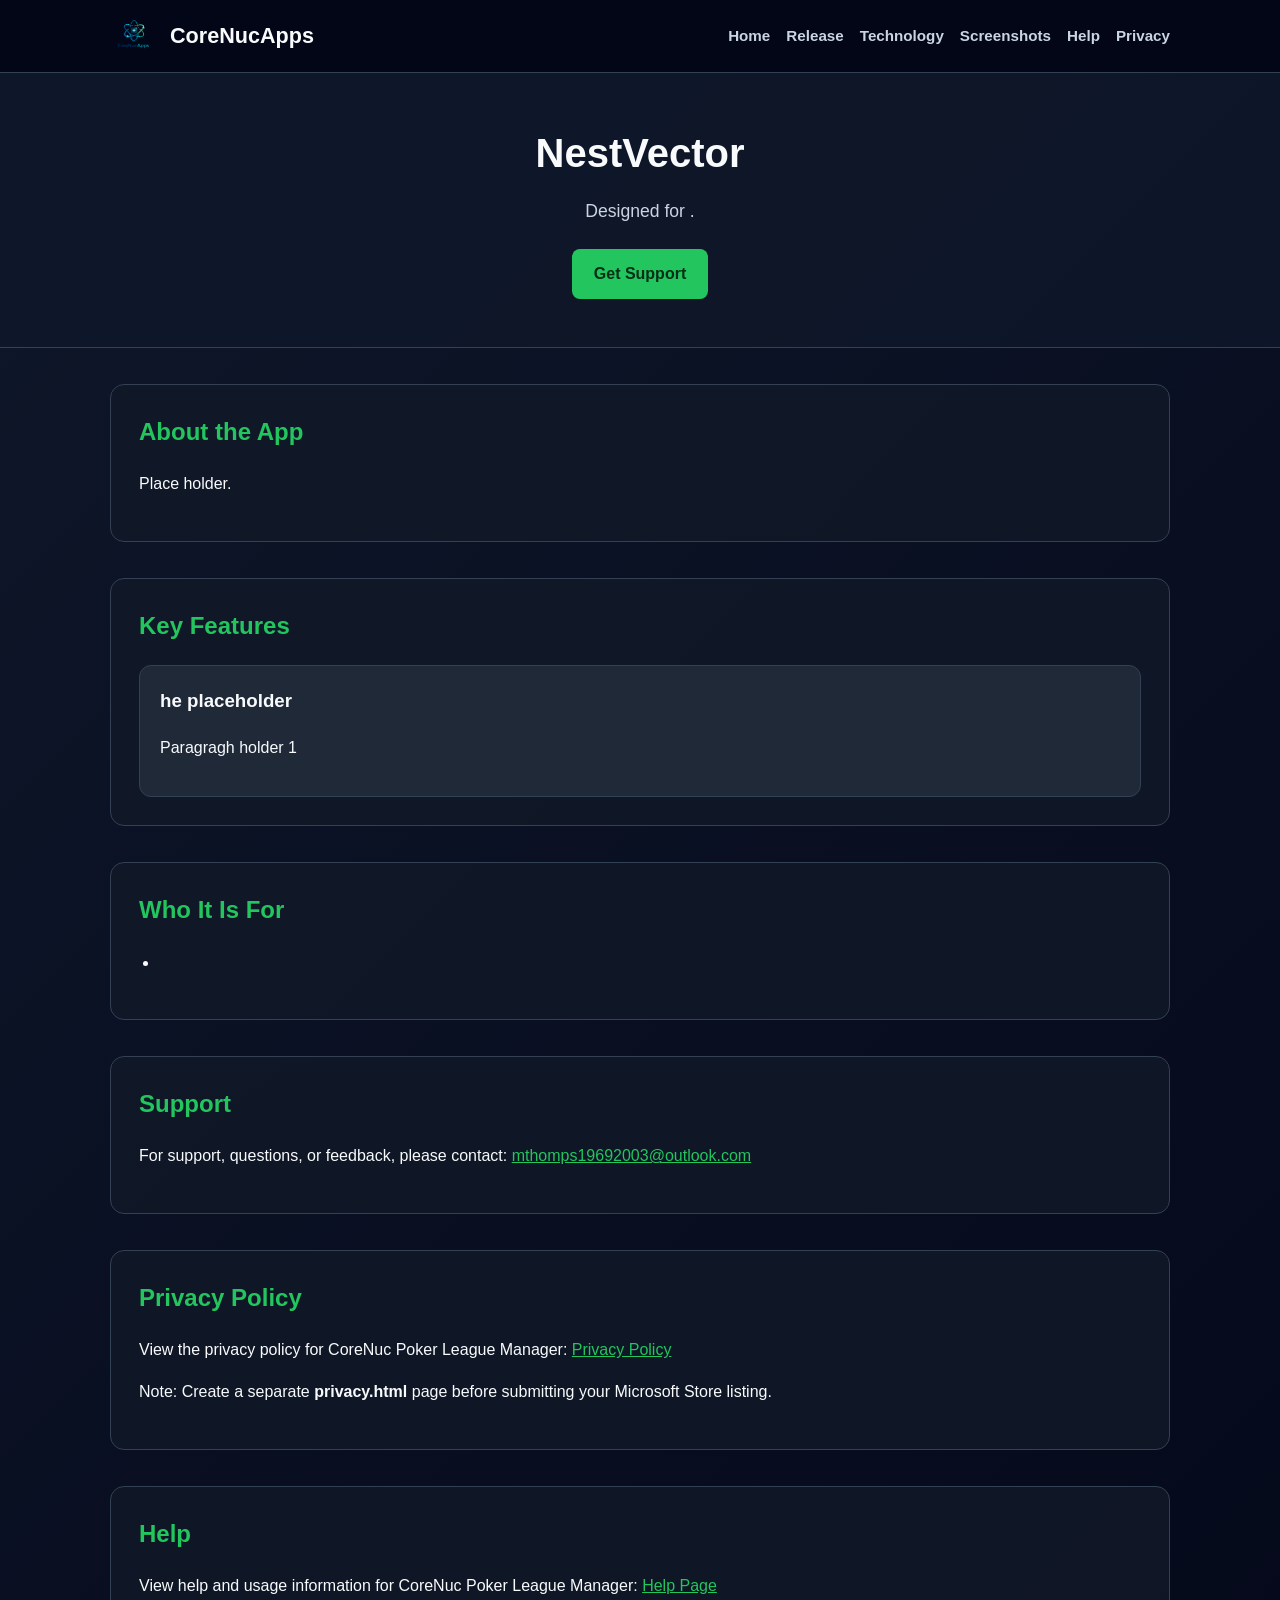
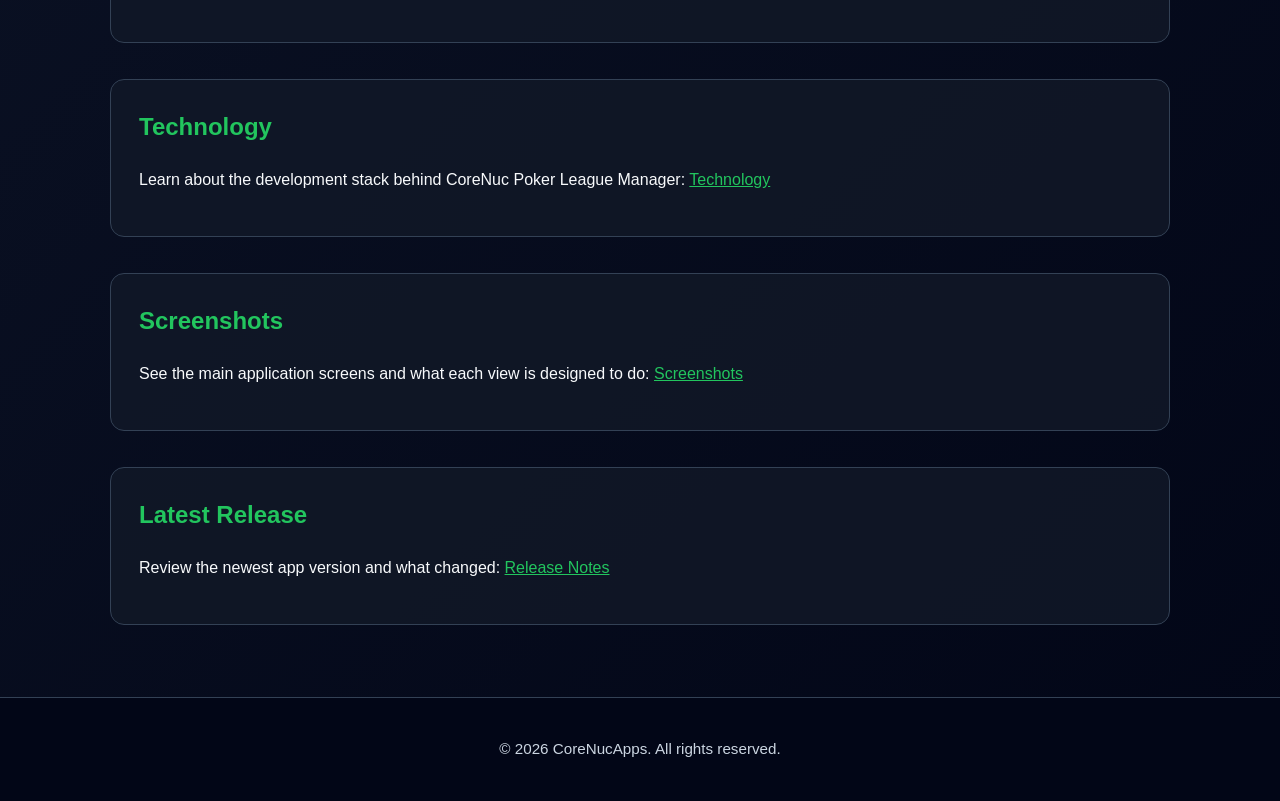
==== technology.html @ da0d842e "Initial Setup" ====
<!DOCTYPE html>
<html lang="en">
<head>
    <meta charset="UTF-8" />
    <meta name="viewport" content="width=device-width, initial-scale=1.0" />
    <title>NestVector</title>
    <meta name="description" content="" />
    <style>
        :root {
            --bg: #0f172a;
            --panel: #111827;
            --card: #1f2937;
            --text: #f8fafc;
            --muted: #cbd5e1;
            --accent: #22c55e;
            --accent-dark: #16a34a;
            --border: #334155;
        }

        * {
            box-sizing: border-box;
        }

        body {
            margin: 0;
            font-family: Arial, Helvetica, sans-serif;
            background: linear-gradient(135deg, var(--bg), #020617);
            color: var(--text);
            line-height: 1.6;
        }

        .site-header {
            background: #020617;
            border-bottom: 1px solid var(--border);
        }

        .site-header-inner {
            max-width: 1100px;
            margin: 0 auto;
            padding: 12px 20px;
            display: flex;
            align-items: center;
            justify-content: space-between;
            gap: 18px;
        }

        .brand {
            display: inline-flex;
            align-items: center;
            gap: 12px;
            color: var(--text);
            text-decoration: none;
            font-size: 1.35rem;
            font-weight: bold;
        }

            .brand img {
                width: 48px;
                height: 48px;
                object-fit: contain;
            }

        .site-nav {
            display: flex;
            align-items: center;
            gap: 16px;
            flex-wrap: wrap;
        }

            .site-nav a {
                color: var(--muted);
                text-decoration: none;
                font-weight: bold;
                font-size: 0.95rem;
            }

                .site-nav a:hover {
                    color: var(--accent);
                }

        header {
            padding: 48px 20px;
            text-align: center;
            background: rgba(15, 23, 42, 0.85);
            border-bottom: 1px solid var(--border);
        }

            header h1 {
                margin: 0 0 12px;
                font-size: 2.5rem;
            }

            header p {
                max-width: 820px;
                margin: 0 auto 24px;
                color: var(--muted);
                font-size: 1.1rem;
            }

        .button {
            display: inline-block;
            padding: 12px 22px;
            background: var(--accent);
            color: #052e16;
            text-decoration: none;
            font-weight: bold;
            border-radius: 8px;
        }

            .button:hover {
                background: var(--accent-dark);
                color: white;
            }

        main {
            max-width: 1100px;
            margin: 0 auto;
            padding: 36px 20px;
        }

        section {
            margin-bottom: 36px;
            background: rgba(17, 24, 39, 0.85);
            border: 1px solid var(--border);
            border-radius: 14px;
            padding: 28px;
        }

        h2 {
            margin-top: 0;
            color: var(--accent);
        }

        .features {
            display: grid;
            grid-template-columns: repeat(auto-fit, minmax(240px, 1fr));
            gap: 18px;
            margin-top: 20px;
        }

        .card {
            background: var(--card);
            border: 1px solid var(--border);
            border-radius: 12px;
            padding: 20px;
        }

            .card h3 {
                margin-top: 0;
                color: var(--text);
            }

        ul {
            padding-left: 20px;
        }

        a {
            color: var(--accent);
        }

        footer {
            text-align: center;
            padding: 24px 20px;
            color: var(--muted);
            border-top: 1px solid var(--border);
            background: #020617;
            font-size: 0.95rem;
        }

        @media (max-width: 620px) {
            .site-header-inner {
                align-items: flex-start;
                flex-direction: column;
            }
        }
    </style>
</head>
<body>
    <div class="site-header">
        <div class="site-header-inner">
            <a class="brand" href="index.html">
                <img src="corenucapps_logo_small.png" alt="CoreNucApps logo" />
                <span>CoreNucApps</span>
            </a>
            <nav class="site-nav" aria-label="Site navigation">
                <a href="index.html">Home</a>
                <a href="release.html">Release</a>
                <a href="technology.html">Technology</a>
                <a href="screenshots.html">Screenshots</a>
                <a href="helppage.html">Help</a>
                <a href="privacy.html">Privacy</a>
            </nav>
        </div>
    </div>

    <header>
        <h1>NestVector</h1>
        <p>
            Designed for .
        </p>
        <a class="button" href="#support">Get Support</a>
    </header>

    <main>
        <section>
            <h2>About the App</h2>
            <p>
                Place holder.
            </p>

        </section>

        <section>
            <h2>Key Features</h2>
            <div class="features">
                <div class="card">
                    <h3>he placeholder</h3>
                    <p>Paragragh holder 1</p>
                </div>
            </div>
        </section>

        <section>
            <h2>Who It Is For</h2>
            <ul>
                <li></li>
            </ul>
        </section>

        <section id="support">
            <h2>Support</h2>
            <p>
                For support, questions, or feedback, please contact:
                <a href="mailto:mthomps19692003@outlook.com">mthomps19692003@outlook.com</a>
            </p>
        </section>

        <section>
            <h2>Privacy Policy</h2>
            <p>
                View the privacy policy for CoreNuc Poker League Manager:
                <a href="privacy.html">Privacy Policy</a>
            </p>
            <p>
                Note: Create a separate <strong>privacy.html</strong> page before submitting your Microsoft Store listing.
            </p>
        </section>

        <section>
            <h2>Help</h2>
            <p>
                View help and usage information for CoreNuc Poker League Manager:
                <a href="helppage.html">Help Page</a>
            </p>
        </section>

        <section>
            <h2>Technology</h2>
            <p>
                Learn about the development stack behind CoreNuc Poker League Manager:
                <a href="technology.html">Technology</a>
            </p>
        </section>

        <section>
            <h2>Screenshots</h2>
            <p>
                See the main application screens and what each view is designed to do:
                <a href="screenshots.html">Screenshots</a>
            </p>
        </section>

        <section>
            <h2>Latest Release</h2>
            <p>
                Review the newest app version and what changed:
                <a href="release.html">Release Notes</a>
            </p>
        </section>
    </main>

    <footer>
        <p>&copy; 2026 CoreNucApps. All rights reserved.</p>
    </footer>
</body>
</html>
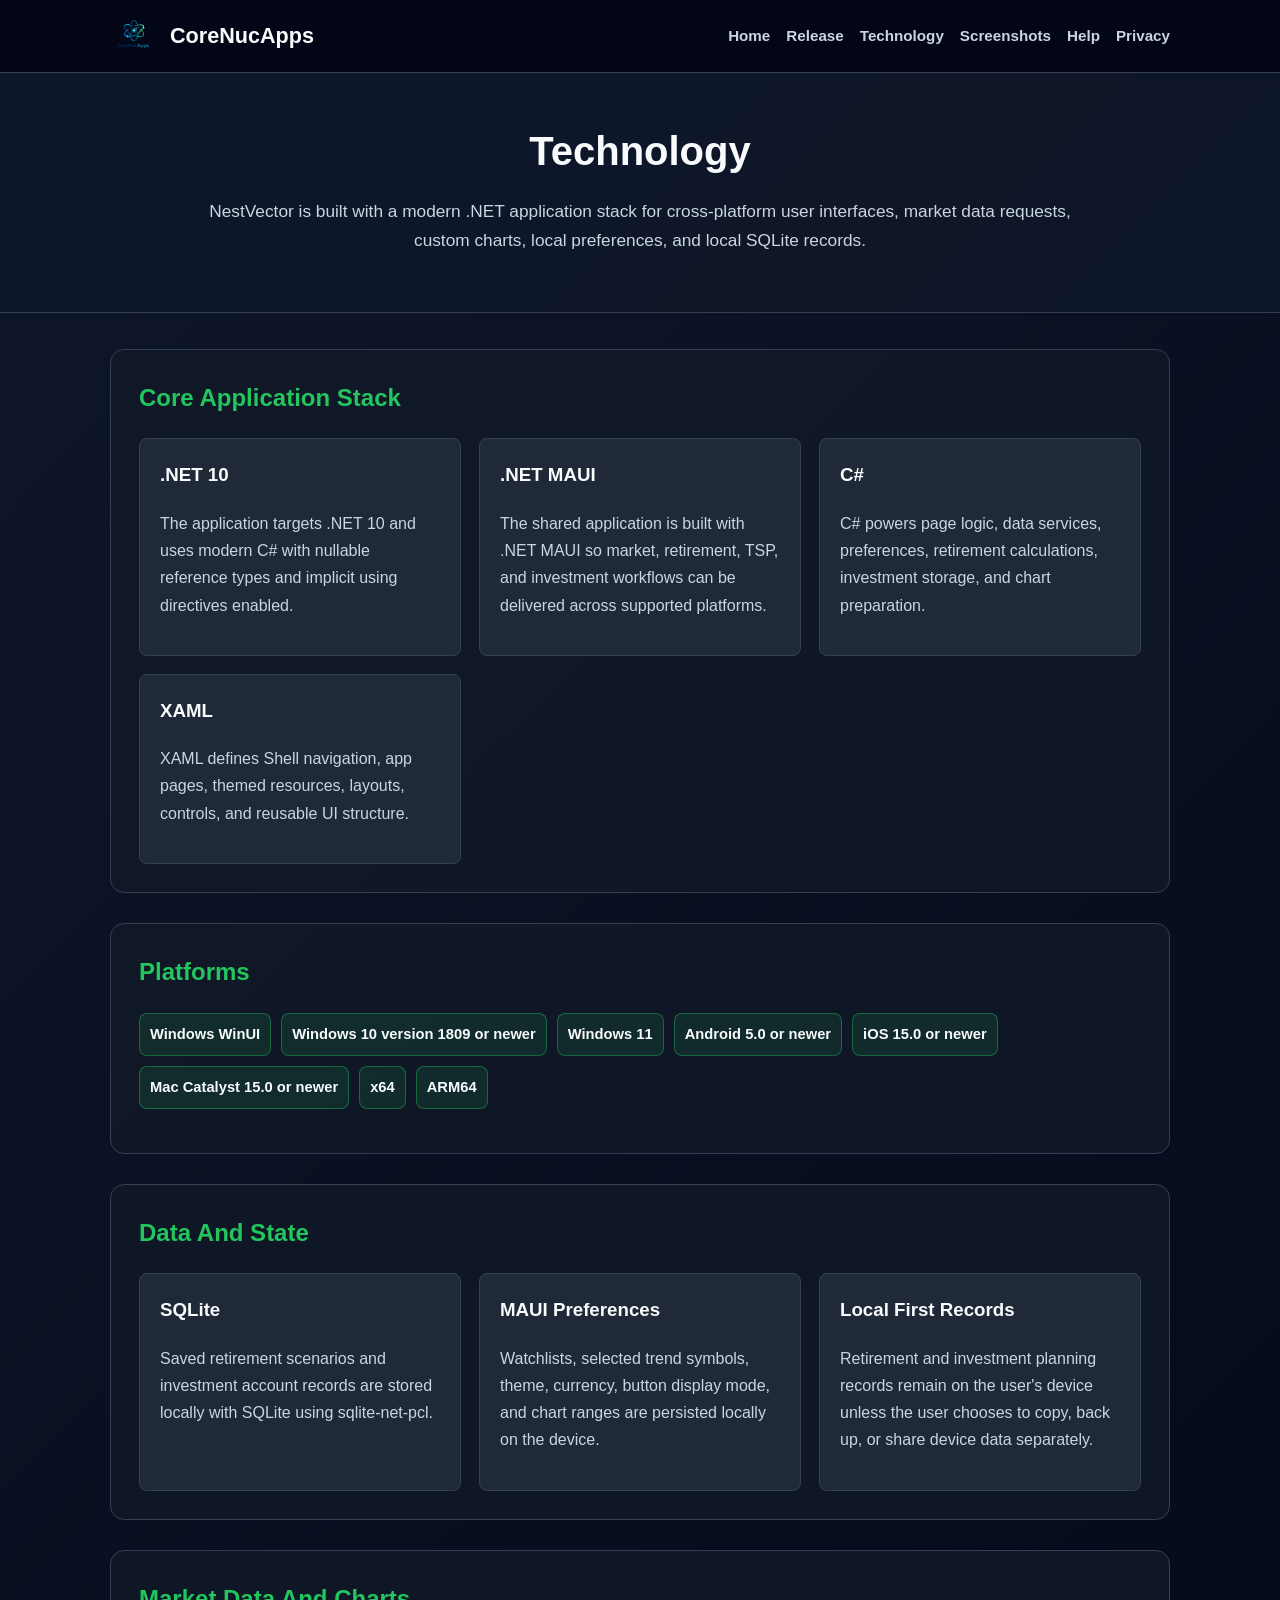
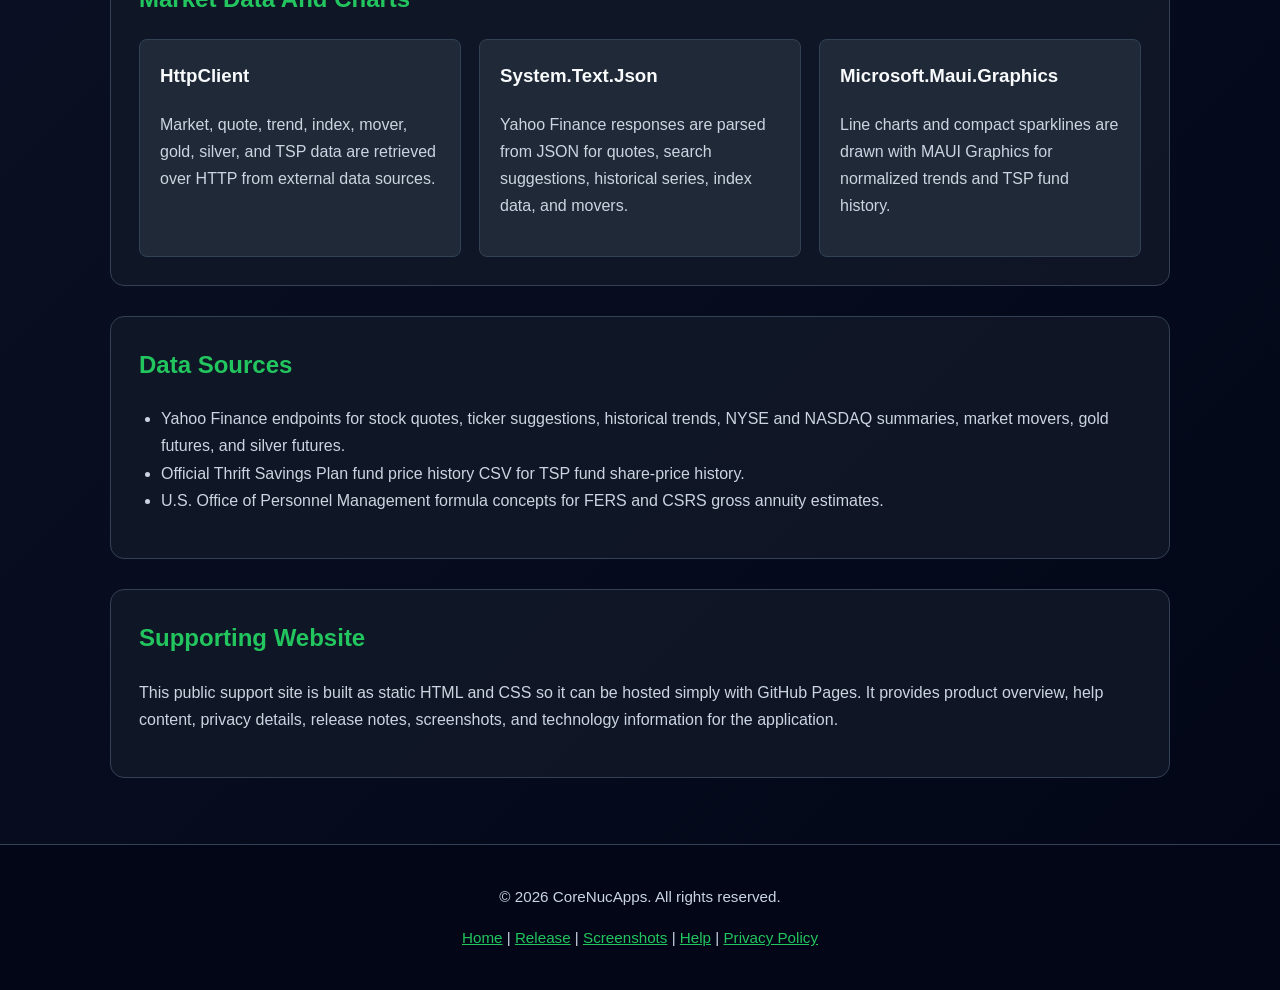
==== commit dcb0df79: "Updated web site" ====
--- a/technology.html
+++ b/technology.html
@@ -1,286 +1,130 @@
 <!DOCTYPE html>
 <html lang="en">
 <head>
-    <meta charset="UTF-8" />
-    <meta name="viewport" content="width=device-width, initial-scale=1.0" />
-    <title>NestVector</title>
-    <meta name="description" content="" />
-    <style>
-        :root {
-            --bg: #0f172a;
-            --panel: #111827;
-            --card: #1f2937;
-            --text: #f8fafc;
-            --muted: #cbd5e1;
-            --accent: #22c55e;
-            --accent-dark: #16a34a;
-            --border: #334155;
-        }
-
-        * {
-            box-sizing: border-box;
-        }
-
-        body {
-            margin: 0;
-            font-family: Arial, Helvetica, sans-serif;
-            background: linear-gradient(135deg, var(--bg), #020617);
-            color: var(--text);
-            line-height: 1.6;
-        }
-
-        .site-header {
-            background: #020617;
-            border-bottom: 1px solid var(--border);
-        }
-
-        .site-header-inner {
-            max-width: 1100px;
-            margin: 0 auto;
-            padding: 12px 20px;
-            display: flex;
-            align-items: center;
-            justify-content: space-between;
-            gap: 18px;
-        }
-
-        .brand {
-            display: inline-flex;
-            align-items: center;
-            gap: 12px;
-            color: var(--text);
-            text-decoration: none;
-            font-size: 1.35rem;
-            font-weight: bold;
-        }
-
-            .brand img {
-                width: 48px;
-                height: 48px;
-                object-fit: contain;
-            }
-
-        .site-nav {
-            display: flex;
-            align-items: center;
-            gap: 16px;
-            flex-wrap: wrap;
-        }
-
-            .site-nav a {
-                color: var(--muted);
-                text-decoration: none;
-                font-weight: bold;
-                font-size: 0.95rem;
-            }
-
-                .site-nav a:hover {
-                    color: var(--accent);
-                }
-
-        header {
-            padding: 48px 20px;
-            text-align: center;
-            background: rgba(15, 23, 42, 0.85);
-            border-bottom: 1px solid var(--border);
-        }
-
-            header h1 {
-                margin: 0 0 12px;
-                font-size: 2.5rem;
-            }
-
-            header p {
-                max-width: 820px;
-                margin: 0 auto 24px;
-                color: var(--muted);
-                font-size: 1.1rem;
-            }
-
-        .button {
-            display: inline-block;
-            padding: 12px 22px;
-            background: var(--accent);
-            color: #052e16;
-            text-decoration: none;
-            font-weight: bold;
-            border-radius: 8px;
-        }
-
-            .button:hover {
-                background: var(--accent-dark);
-                color: white;
-            }
-
-        main {
-            max-width: 1100px;
-            margin: 0 auto;
-            padding: 36px 20px;
-        }
-
-        section {
-            margin-bottom: 36px;
-            background: rgba(17, 24, 39, 0.85);
-            border: 1px solid var(--border);
-            border-radius: 14px;
-            padding: 28px;
-        }
-
-        h2 {
-            margin-top: 0;
-            color: var(--accent);
-        }
-
-        .features {
-            display: grid;
-            grid-template-columns: repeat(auto-fit, minmax(240px, 1fr));
-            gap: 18px;
-            margin-top: 20px;
-        }
-
-        .card {
-            background: var(--card);
-            border: 1px solid var(--border);
-            border-radius: 12px;
-            padding: 20px;
-        }
-
-            .card h3 {
-                margin-top: 0;
-                color: var(--text);
-            }
-
-        ul {
-            padding-left: 20px;
-        }
-
-        a {
-            color: var(--accent);
-        }
-
-        footer {
-            text-align: center;
-            padding: 24px 20px;
-            color: var(--muted);
-            border-top: 1px solid var(--border);
-            background: #020617;
-            font-size: 0.95rem;
-        }
-
-        @media (max-width: 620px) {
-            .site-header-inner {
-                align-items: flex-start;
-                flex-direction: column;
-            }
-        }
-    </style>
+  <meta charset="UTF-8" />
+  <meta name="viewport" content="width=device-width, initial-scale=1.0" />
+  <title>Technology - NestVector by CoreNucApps</title>
+  <meta name="description" content="Technology used to develop NestVector by CoreNucApps, including .NET MAUI, C#, XAML, SQLite, MAUI Graphics, local preferences, and market data services." />
+  <link rel="stylesheet" href="site.css" />
 </head>
 <body>
-    <div class="site-header">
-        <div class="site-header-inner">
-            <a class="brand" href="index.html">
-                <img src="corenucapps_logo_small.png" alt="CoreNucApps logo" />
-                <span>CoreNucApps</span>
-            </a>
-            <nav class="site-nav" aria-label="Site navigation">
-                <a href="index.html">Home</a>
-                <a href="release.html">Release</a>
-                <a href="technology.html">Technology</a>
-                <a href="screenshots.html">Screenshots</a>
-                <a href="helppage.html">Help</a>
-                <a href="privacy.html">Privacy</a>
-            </nav>
+  <div class="site-header">
+    <div class="site-header-inner">
+      <a class="brand" href="index.html">
+        <img src="corenucapps_logo_small.png" alt="CoreNucApps logo" />
+        <span>CoreNucApps</span>
+      </a>
+      <nav class="site-nav" aria-label="Site navigation">
+        <a href="index.html">Home</a>
+        <a href="release.html">Release</a>
+        <a href="technology.html">Technology</a>
+        <a href="screenshots.html">Screenshots</a>
+        <a href="helppage.html">Help</a>
+        <a href="privacy.html">Privacy</a>
+      </nav>
+    </div>
+  </div>
+
+  <header class="page-hero">
+    <h1>Technology</h1>
+    <p>
+      NestVector is built with a modern .NET application stack for cross-platform user interfaces, market data requests, custom charts, local preferences, and local SQLite records.
+    </p>
+  </header>
+
+  <main>
+    <section>
+      <h2>Core Application Stack</h2>
+      <div class="tech-grid">
+        <div class="card">
+          <h3>.NET 10</h3>
+          <p>The application targets .NET 10 and uses modern C# with nullable reference types and implicit using directives enabled.</p>
         </div>
-    </div>
+        <div class="card">
+          <h3>.NET MAUI</h3>
+          <p>The shared application is built with .NET MAUI so market, retirement, TSP, and investment workflows can be delivered across supported platforms.</p>
+        </div>
+        <div class="card">
+          <h3>C#</h3>
+          <p>C# powers page logic, data services, preferences, retirement calculations, investment storage, and chart preparation.</p>
+        </div>
+        <div class="card">
+          <h3>XAML</h3>
+          <p>XAML defines Shell navigation, app pages, themed resources, layouts, controls, and reusable UI structure.</p>
+        </div>
+      </div>
+    </section>
 
-    <header>
-        <h1>NestVector</h1>
-        <p>
-            Designed for .
-        </p>
-        <a class="button" href="#support">Get Support</a>
-    </header>
+    <section>
+      <h2>Platforms</h2>
+      <ul class="tag-list">
+        <li>Windows WinUI</li>
+        <li>Windows 10 version 1809 or newer</li>
+        <li>Windows 11</li>
+        <li>Android 5.0 or newer</li>
+        <li>iOS 15.0 or newer</li>
+        <li>Mac Catalyst 15.0 or newer</li>
+        <li>x64</li>
+        <li>ARM64</li>
+      </ul>
+    </section>
 
-    <main>
-        <section>
-            <h2>About the App</h2>
-            <p>
-                Place holder.
-            </p>
+    <section>
+      <h2>Data And State</h2>
+      <div class="tech-grid">
+        <div class="card">
+          <h3>SQLite</h3>
+          <p>Saved retirement scenarios and investment account records are stored locally with SQLite using sqlite-net-pcl.</p>
+        </div>
+        <div class="card">
+          <h3>MAUI Preferences</h3>
+          <p>Watchlists, selected trend symbols, theme, currency, button display mode, and chart ranges are persisted locally on the device.</p>
+        </div>
+        <div class="card">
+          <h3>Local First Records</h3>
+          <p>Retirement and investment planning records remain on the user's device unless the user chooses to copy, back up, or share device data separately.</p>
+        </div>
+      </div>
+    </section>
 
-        </section>
+    <section>
+      <h2>Market Data And Charts</h2>
+      <div class="tech-grid">
+        <div class="card">
+          <h3>HttpClient</h3>
+          <p>Market, quote, trend, index, mover, gold, silver, and TSP data are retrieved over HTTP from external data sources.</p>
+        </div>
+        <div class="card">
+          <h3>System.Text.Json</h3>
+          <p>Yahoo Finance responses are parsed from JSON for quotes, search suggestions, historical series, index data, and movers.</p>
+        </div>
+        <div class="card">
+          <h3>Microsoft.Maui.Graphics</h3>
+          <p>Line charts and compact sparklines are drawn with MAUI Graphics for normalized trends and TSP fund history.</p>
+        </div>
+      </div>
+    </section>
 
-        <section>
-            <h2>Key Features</h2>
-            <div class="features">
-                <div class="card">
-                    <h3>he placeholder</h3>
-                    <p>Paragragh holder 1</p>
-                </div>
-            </div>
-        </section>
+    <section>
+      <h2>Data Sources</h2>
+      <ul>
+        <li>Yahoo Finance endpoints for stock quotes, ticker suggestions, historical trends, NYSE and NASDAQ summaries, market movers, gold futures, and silver futures.</li>
+        <li>Official Thrift Savings Plan fund price history CSV for TSP fund share-price history.</li>
+        <li>U.S. Office of Personnel Management formula concepts for FERS and CSRS gross annuity estimates.</li>
+      </ul>
+    </section>
 
-        <section>
-            <h2>Who It Is For</h2>
-            <ul>
-                <li></li>
-            </ul>
-        </section>
+    <section>
+      <h2>Supporting Website</h2>
+      <p>
+        This public support site is built as static HTML and CSS so it can be hosted simply with GitHub Pages. It provides product overview, help content, privacy details, release notes, screenshots, and technology information for the application.
+      </p>
+    </section>
+  </main>
 
-        <section id="support">
-            <h2>Support</h2>
-            <p>
-                For support, questions, or feedback, please contact:
-                <a href="mailto:mthomps19692003@outlook.com">mthomps19692003@outlook.com</a>
-            </p>
-        </section>
-
-        <section>
-            <h2>Privacy Policy</h2>
-            <p>
-                View the privacy policy for CoreNuc Poker League Manager:
-                <a href="privacy.html">Privacy Policy</a>
-            </p>
-            <p>
-                Note: Create a separate <strong>privacy.html</strong> page before submitting your Microsoft Store listing.
-            </p>
-        </section>
-
-        <section>
-            <h2>Help</h2>
-            <p>
-                View help and usage information for CoreNuc Poker League Manager:
-                <a href="helppage.html">Help Page</a>
-            </p>
-        </section>
-
-        <section>
-            <h2>Technology</h2>
-            <p>
-                Learn about the development stack behind CoreNuc Poker League Manager:
-                <a href="technology.html">Technology</a>
-            </p>
-        </section>
-
-        <section>
-            <h2>Screenshots</h2>
-            <p>
-                See the main application screens and what each view is designed to do:
-                <a href="screenshots.html">Screenshots</a>
-            </p>
-        </section>
-
-        <section>
-            <h2>Latest Release</h2>
-            <p>
-                Review the newest app version and what changed:
-                <a href="release.html">Release Notes</a>
-            </p>
-        </section>
-    </main>
-
-    <footer>
-        <p>&copy; 2026 CoreNucApps. All rights reserved.</p>
-    </footer>
+  <footer>
+    <p>&copy; 2026 CoreNucApps. All rights reserved.</p>
+    <p><a href="index.html">Home</a> | <a href="release.html">Release</a> | <a href="screenshots.html">Screenshots</a> | <a href="helppage.html">Help</a> | <a href="privacy.html">Privacy Policy</a></p>
+  </footer>
 </body>
 </html>
--- a/site.css
+++ b/site.css
@@ -0,0 +1,290 @@
+:root {
+  --bg: #0f172a;
+  --panel: #111827;
+  --card: #1f2937;
+  --text: #f8fafc;
+  --muted: #cbd5e1;
+  --accent: #22c55e;
+  --accent-dark: #16a34a;
+  --border: #334155;
+}
+
+* {
+  box-sizing: border-box;
+}
+
+html {
+  scroll-behavior: smooth;
+}
+
+body {
+  margin: 0;
+  font-family: Arial, Helvetica, sans-serif;
+  background: linear-gradient(135deg, var(--bg), #020617);
+  color: var(--text);
+  line-height: 1.7;
+}
+
+.site-header {
+  background: #020617;
+  border-bottom: 1px solid var(--border);
+}
+
+.site-header-inner {
+  max-width: 1100px;
+  margin: 0 auto;
+  padding: 12px 20px;
+  display: flex;
+  align-items: center;
+  justify-content: space-between;
+  gap: 18px;
+}
+
+.brand {
+  display: inline-flex;
+  align-items: center;
+  gap: 12px;
+  color: var(--text);
+  text-decoration: none;
+  font-size: 1.35rem;
+  font-weight: bold;
+}
+
+.brand img {
+  width: 48px;
+  height: 48px;
+  object-fit: contain;
+}
+
+.site-nav {
+  display: flex;
+  align-items: center;
+  gap: 16px;
+  flex-wrap: wrap;
+}
+
+.site-nav a {
+  color: var(--muted);
+  text-decoration: none;
+  font-weight: bold;
+  font-size: 0.95rem;
+}
+
+.site-nav a:hover,
+a:hover {
+  color: var(--accent-dark);
+}
+
+.hero,
+header.page-hero {
+  padding: 44px 20px;
+  text-align: center;
+  background: rgba(15, 23, 42, 0.85);
+  border-bottom: 1px solid var(--border);
+}
+
+.hero h1,
+.page-hero h1 {
+  margin: 0 0 12px;
+  font-size: 2.5rem;
+}
+
+.hero p,
+.page-hero p {
+  max-width: 880px;
+  margin: 0 auto 12px;
+  color: var(--muted);
+  font-size: 1.08rem;
+}
+
+.button {
+  display: inline-block;
+  margin-top: 10px;
+  padding: 12px 22px;
+  background: var(--accent);
+  color: #052e16;
+  text-decoration: none;
+  font-weight: bold;
+  border-radius: 8px;
+}
+
+.button:hover {
+  background: var(--accent-dark);
+  color: white;
+}
+
+main {
+  max-width: 1100px;
+  margin: 0 auto;
+  padding: 36px 20px;
+}
+
+nav.panel {
+  max-width: 1100px;
+  margin: 28px auto 0;
+}
+
+section,
+.panel {
+  margin-bottom: 30px;
+  background: rgba(17, 24, 39, 0.85);
+  border: 1px solid var(--border);
+  border-radius: 14px;
+  padding: 28px;
+}
+
+h2 {
+  margin-top: 0;
+  color: var(--accent);
+}
+
+h3 {
+  margin-top: 0;
+  color: var(--text);
+}
+
+p,
+li {
+  color: var(--muted);
+}
+
+ul {
+  padding-left: 22px;
+}
+
+a {
+  color: var(--accent);
+}
+
+.features,
+.tech-grid,
+.change-grid,
+.release-summary,
+.screenshot-grid,
+.toc-grid {
+  display: grid;
+  grid-template-columns: repeat(auto-fit, minmax(240px, 1fr));
+  gap: 18px;
+  margin-top: 18px;
+}
+
+.card,
+.summary-card,
+.change-card,
+.screen-card,
+.toc-grid a {
+  background: var(--card);
+  border: 1px solid var(--border);
+  border-radius: 8px;
+  padding: 20px;
+}
+
+.summary-card strong {
+  display: block;
+  color: var(--text);
+  font-size: 1.25rem;
+  margin-top: 4px;
+}
+
+.badge {
+  display: inline-block;
+  background: rgba(34, 197, 94, 0.14);
+  border: 1px solid rgba(34, 197, 94, 0.45);
+  border-radius: 8px;
+  color: var(--text);
+  font-weight: bold;
+  padding: 6px 10px;
+  margin-bottom: 10px;
+}
+
+.tag-list {
+  display: flex;
+  flex-wrap: wrap;
+  gap: 10px;
+  padding: 0;
+  list-style: none;
+}
+
+.tag-list li {
+  background: rgba(34, 197, 94, 0.12);
+  border: 1px solid rgba(34, 197, 94, 0.4);
+  border-radius: 8px;
+  color: var(--text);
+  padding: 8px 10px;
+  font-weight: bold;
+  font-size: 0.92rem;
+}
+
+.header-inner {
+  max-width: 1100px;
+  margin: 0 auto;
+  display: flex;
+  align-items: center;
+  gap: 14px;
+  text-align: left;
+}
+
+.help-icon {
+  width: 52px;
+  height: 52px;
+  flex: 0 0 auto;
+}
+
+.toc-grid a {
+  display: block;
+  color: var(--text);
+  text-decoration: none;
+  font-size: 0.95rem;
+}
+
+.toc-grid a:hover {
+  border-color: var(--accent);
+  color: var(--accent);
+}
+
+.screen-card img {
+  width: 100%;
+  max-height: 160px;
+  object-fit: contain;
+  display: block;
+  margin-bottom: 14px;
+}
+
+.back-top,
+.back-link {
+  display: inline-block;
+  margin-top: 8px;
+  color: var(--accent);
+  text-decoration: none;
+  font-weight: bold;
+  font-size: 0.95rem;
+}
+
+footer {
+  text-align: center;
+  padding: 24px 20px;
+  color: var(--muted);
+  border-top: 1px solid var(--border);
+  background: #020617;
+  font-size: 0.95rem;
+}
+
+footer a {
+  color: var(--accent);
+}
+
+@media (max-width: 620px) {
+  .site-header-inner {
+    align-items: flex-start;
+    flex-direction: column;
+  }
+
+  .header-inner {
+    align-items: flex-start;
+  }
+
+  .hero h1,
+  .page-hero h1 {
+    font-size: 2rem;
+  }
+}
